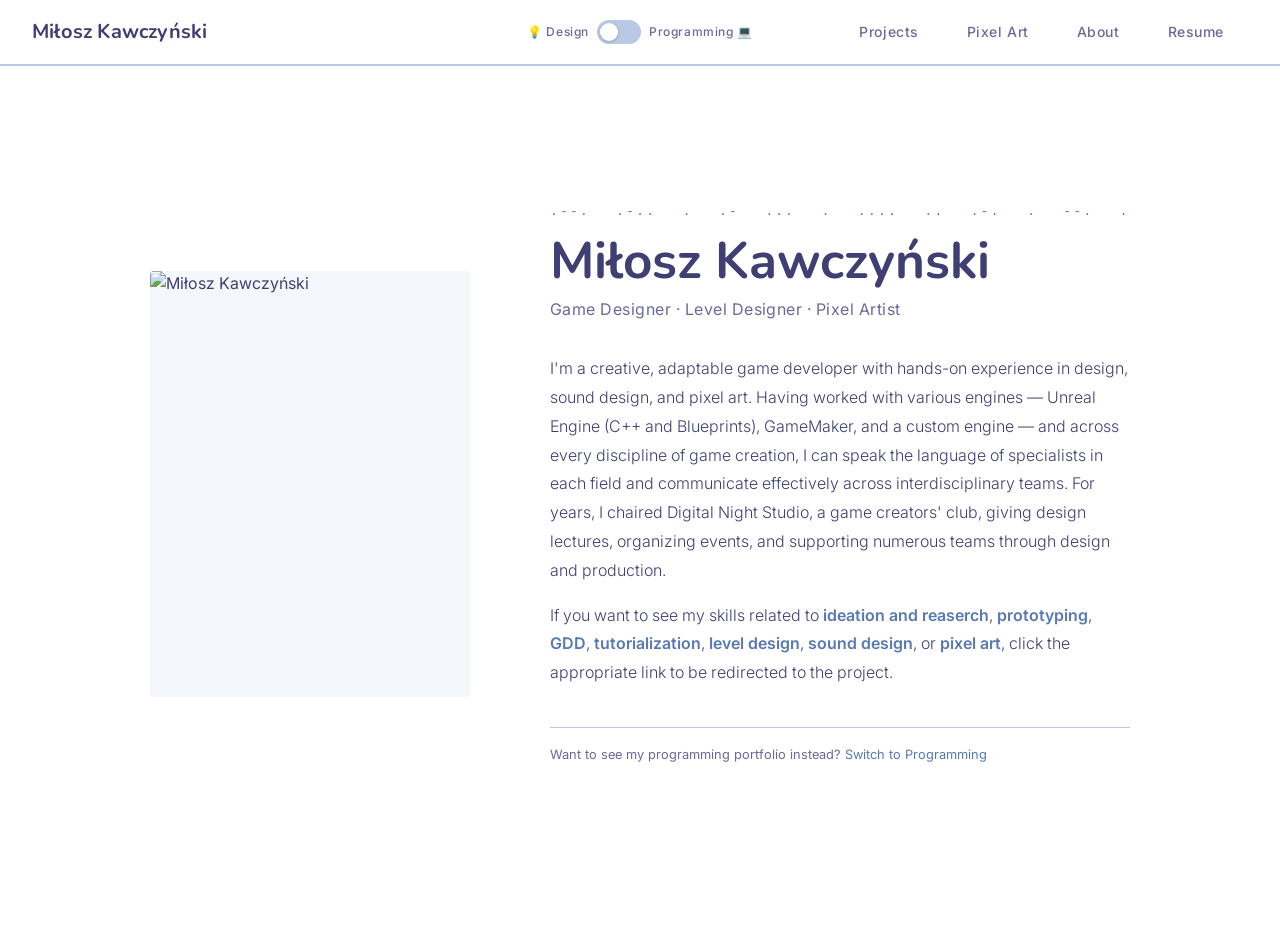
==== about.html @ d51599c0 "About: Add About me site" ====
<!DOCTYPE html>
<html lang="pl">
<head>
  <meta charset="UTF-8" />
  <meta name="viewport" content="width=device-width, initial-scale=1.0" />
  <title>About — Miłosz Kawczyński</title>
  <link rel="preconnect" href="https://fonts.googleapis.com" />
  <link rel="preconnect" href="https://fonts.gstatic.com" crossorigin />
  <link href="https://fonts.googleapis.com/css2?family=Inter:wght@300;400;500;600&family=Nunito:ital,wght@0,700;1,400&display=swap" rel="stylesheet" />
  <link rel="stylesheet" href="style.css" />
  <link rel="stylesheet" href="about.css" />
</head>

<body>
  <script src="header.js"></script>

  <main class="about-main">
    <div class="container">

      <div class="about-variant about-variant--design">
        <div class="about-layout">
          <div class="about-photo-col">
            <div class="about-photo bounce-target">
              <img src="me.png" alt="Miłosz Kawczyński" />
            </div>
          </div>

          <div class="about-text-col">

            <p class="about-eyebrow">
              <span>.--.</span>
              <span>.-..</span>
              <span>.</span>
              <span>.-</span>
              <span>...</span>
              <span>.</span>
              <span>....</span>
              <span>..</span>
              <span>.-.</span>
              <span>.</span>
              <span>--.</span>
              <span>.</span>
            </p>
            <h1 class="about-name">Miłosz Kawczyński</h1>
            <p class="about-role">Game Designer · Level Designer · Pixel Artist</p>

            <div class="about-bio">
              <p>I'm a creative, adaptable game developer with hands-on experience in design, sound design, and pixel art. Having worked with various engines — Unreal Engine (C++ and Blueprints), GameMaker, and a custom engine — and across every discipline of game creation, I can speak the language of specialists in each field and communicate effectively across interdisciplinary teams. For years, I chaired Digital Night Studio, a game creators' club, giving design lectures, organizing events, and supporting numerous teams through design and production.</p>
              <p>If you want to see my skills related to 
                <a href="https://miloszkawczynski.github.io/miloszkawczynskidesign.github.io/projects/connectro/connectro.html" target="_blank">ideation and reaserch</a>, 
                <a href="https://miloszkawczynski.github.io/miloszkawczynskidesign.github.io/projects/guidingLight/guidingLight.html" target="_blank">prototyping</a>, 
                <a href="https://miloszkawczynski.github.io/miloszkawczynskidesign.github.io/projects/honoratka/honoratka.html" target="_blank">GDD</a>, 
                <a href="https://miloszkawczynski.github.io/miloszkawczynskidesign.github.io/projects/tabUlaRasa/tabUlaRasa.html" target="_blank">tutorialization</a>, 
                <a href="https://miloszkawczynski.github.io/miloszkawczynskidesign.github.io/projects/gravityTag/gravityTag.html" target="_blank">level design</a>, 
                <a href="https://miloszkawczynski.github.io/miloszkawczynskidesign.github.io/projects/docinoMitty/docinoMitty.html" target="_blank">sound design</a>, or 
                <a href="https://miloszkawczynski.github.io/miloszkawczynskidesign.github.io/projects/connectro/connectro.html" target="_blank">pixel art</a>, click the appropriate link to be redirected to the project.</p>
            </div>
            <p class="about-switch">
              Want to see my programming portfolio instead?
              <span class="contributions-also__switch" onclick="document.getElementById('modeToggle').click()">
                Switch to Programming
              </span>
            </p>
          </div>
        </div>
      </div>
      <div class="about-variant about-variant--programming">
        <div class="about-layout">
          <div class="about-photo-col">
            <div class="about-photo bounce-target">
              <img src="me.png" alt="Miłosz Kawczyński" />
            </div>
          </div>

          <div class="about-text-col">

            <p class="about-eyebrow">
              <span>.--.</span>
              <span>.-..</span>
              <span>.</span>
              <span>.-</span>
              <span>...</span>
              <span>.</span>
              <span>....</span>
              <span>..</span>
              <span>.-.</span>
              <span>.</span>
              <span>--.</span>
              <span>.</span>
            </p>
            <h1 class="about-name">Miłosz Kawczyński</h1>
            <p class="about-role">Gameplay Programmer · System Programmer · Engine Programmer</p>

            <div class="about-bio">
              <p>I'm an experienced game developer with hands-on experience in Unreal Engine (C++ and Blueprints), GameMaker, and a custom engine built with C++23 and DirectX 11. I'm passionate about writing interesting, complex systems — AI, design tools, map generators, and similar systems. As a head and member of Digital Night Studio, a game creators' club, I built numerous diverse projects across different technologies, including PC, mobile and custom engine, and took part in many game jams.</p>
              <p>If you want to see my skills related to 
                <a href="https://miloszkawczynski.github.io/miloszkawczynskidesign.github.io/projects/guidingLight/guidingLight.html" target="_blank">Engine programming</a>, 
                <a href="https://miloszkawczynski.github.io/miloszkawczynskidesign.github.io/projects/gravityTag/gravityTag.html" target="_blank">Systems programming</a>, 
                <a href="https://miloszkawczynski.github.io/miloszkawczynskidesign.github.io/projects/docinoMitty/docinoMitty.html" target="_blank">Gameplay programming</a> or 
                <a href="https://miloszkawczynski.github.io/miloszkawczynskidesign.github.io/projects/connectro/connectro.html" target="_blank">Tools programming</a>, click the appropriate link to be redirected to the project.</p>
            </div>
            <p class="about-switch">
              Want to see my game design portfolio instead?
              <span class="contributions-also__switch" onclick="document.getElementById('modeToggle').click()">
                Switch to Design
              </span>
            </p>
          </div>
        </div>
      </div>
    </div>
  </main>

  <script src="footer.js"></script>
  <script src="character.js"></script>
</body>
</html>
---- style.css ----
:root {
    --c-white:        #ffffff;
    --c-light:        #b9c9e3;
    --c-mid:          #5879b4;
    --c-dark:         #3f3f74;
    --c-bg:           var(--c-white);
    --c-surface:      #f4f7fc;
    --c-text:         var(--c-dark);
    --c-text-muted:   #6a6a9a;
    --c-accent:       var(--c-mid);
    --font-body:      'Inter', system-ui, sans-serif;
    --font-display:   'Nunito', Georgia, serif;
    --container-w:    1400px;
    --radius:         4px;
  }

  *, *::before, *::after { box-sizing: border-box; margin: 0; padding: 0; }
  html { scroll-behavior: smooth; }

  body {
    background: var(--c-bg);
    color: var(--c-text);
    font-family: var(--font-body);
    font-size: 1rem;
    line-height: 1.6;
    font-weight: 400;
    overflow-x: hidden;
    padding-bottom: 42px;
    transition: background 0.4s ease, color 0.4s ease;
  }

  img, video { display: block; max-width: 100%; height: auto; }
  a { color: inherit; text-decoration: none; }

  .container {
    max-width: var(--container-w);
    margin: 0 auto;
    padding: 0 2rem;
  }

  .header {
    position: sticky;
    top: 0;
    z-index: 100;
    background: var(--c-white);
    border-bottom: 2px solid var(--c-light);
    transition: background 0.4s ease, border-color 0.4s ease;
  }

  .nav {
    display: flex;
    align-items: center;
    justify-content: center;
    height: 64px;
    gap: 2rem;
  }

  .nav__logo {
    flex: 1;
    font-family: var(--font-display);
    font-size: 1.25rem;
    font-weight: 700;
    color: var(--c-dark);
    letter-spacing: 0.01em;
    transition: color 0.4s ease;
  }

  .tabs {
    flex: 1;
    display: flex;
    justify-content: flex-end;
    height: 100%;
  }

  .tab {
    display: flex;
    align-items: center;
    padding: 0 1.5rem;
    font-size: 0.875rem;
    font-weight: 500;
    letter-spacing: 0.04em;
    color: var(--c-text-muted);
    border-bottom: 3px solid transparent;
    height: 100%;
    position: relative;
    top: 2px;
    transition: color 0.2s, border-color 0.2s;
  }

  .tab:hover { color: var(--c-accent); }

  .tab--active {
    color: var(--c-dark);
    border-bottom-color: var(--c-mid);
  }

  .mode-toggle {
    display: flex;
    align-items: center;
    gap: 8px;
    cursor: pointer;
    user-select: none;
  }

  .mode-toggle__label {
    font-size: 0.75rem;
    font-weight: 500;
    letter-spacing: 0.05em;
    color: var(--c-text-muted);
    transition: color 0.3s;
  }

  .mode-toggle__track {
    width: 44px;
    height: 24px;
    border-radius: 12px;
    background: var(--c-light);
    position: relative;
    flex-shrink: 0;
    transition: background 0.3s;
  }

  .mode-toggle__thumb {
    position: absolute;
    top: 3px;
    left: 3px;
    width: 18px;
    height: 18px;
    border-radius: 50%;
    background: var(--c-white);
    box-shadow: 0 1px 3px rgba(0,0,0,0.2);
    transition: transform 0.3s cubic-bezier(0.4, 0, 0.2, 1);
  }

  .section { padding: 3.5rem 0; }

  .section__title {
    font-family: var(--font-display);
    font-size: 2rem;
    font-weight: 700;
    color: var(--c-dark);
    margin-bottom: 2.5rem;
    transition: color 0.4s ease;
  }

  .about {
    background: var(--c-surface);
    border-bottom: 2px solid var(--c-light);
    transition: background 0.4s ease, border-color 0.4s ease;
  }

  .about__inner {
    display: grid;
    grid-template-columns: 280px 1fr;
    gap: 4rem;
    align-items: center;
  }

  .about__photo-wrap { display: flex; justify-content: center; }

  .about__photo {
    width: 240px;
    height: 240px;
  }

  .about__photo img {
    width: 100%;
    height: 100%;
    object-fit: cover;
  }

  .about__eyebrow {
    font-size: 0.8rem;
    letter-spacing: 0.1em;
    text-transform: uppercase;
    color: var(--c-accent);
    margin-bottom: 0.5rem;
  }

  .about__name {
    font-family: var(--font-display);
    font-size: clamp(2rem, 4vw, 3rem);
    font-weight: 700;
    color: var(--c-dark);
    line-height: 1.1;
    margin-bottom: 0.25rem;
    transition: color 0.4s ease;
  }

  .about__role {
    font-size: 1rem;
    color: var(--c-text-muted);
    margin-bottom: 1.25rem;
    letter-spacing: 0.03em;
  }

  .about__bio {
    color: var(--c-text);
    max-width: 52ch;
    margin-bottom: 2rem;
    line-height: 1.8;
    font-weight: 300;
    transition: color 0.4s ease;
  }

  .about__links { display: flex; gap: 1rem; flex-wrap: wrap; }

  .btn {
    display: inline-block;
    padding: 10px 24px;
    font-size: 0.875rem;
    font-weight: 500;
    letter-spacing: 0.04em;
    border-radius: var(--radius);
    cursor: pointer;
    transition: background 0.2s, color 0.2s, border-color 0.2s;
  }

  .btn--primary {
    background: var(--c-mid);
    color: var(--c-white);
    border: 2px solid var(--c-mid);
  }

  .btn--primary:hover {
    background: var(--c-dark);
    border-color: var(--c-dark);
  }

  .btn--ghost {
    background: transparent;
    color: var(--c-mid);
    border: 2px solid var(--c-mid);
    transition: background 0.2s, color 0.2s, border-color 0.4s ease;
  }

  .btn--ghost:hover {
    background: var(--c-mid);
    color: var(--c-white);
  }

  .projects {
    background: var(--c-white);
    transition: background 0.4s ease;
  }

  .grid {
    grid-template-columns: repeat(3, 1fr);
    gap: 1.25rem;
    align-items: stretch;
  }

  .grid--design,
  .grid--programming {
    display: grid;
    transition: opacity 0.35s ease;
  }

  .grid--programming {
    display: none;
    opacity: 0;
  }

  .grid--design { opacity: 1; }

  .grid--blog {
    grid-template-columns: repeat(4, 1fr);
    gap: 1rem;
  }

  body:not(.mode--programming) #blog-section-programming { display: none !important; }
  body.mode--programming        #blog-section-design      { display: none !important; }

  .card-wrap {
    border-radius: var(--radius);
    height: 100%;
    display: block;
    text-decoration: none;
    color: inherit;
  }

  .card-wrap:hover .card {
    transform: translateY(-6px);
    box-shadow: 0 12px 32px rgba(63, 63, 116, 0.18);
  }

  .card {
    background: var(--c-surface);
    border: 1px solid #a0b5d4;
    border-radius: var(--radius);
    overflow: hidden;
    display: flex;
    flex-direction: column;
    height: 100%;
    transition: box-shadow 0.25s ease, background 0.4s ease, border-color 0.4s ease, transform 0.25s ease;
  }

  .card__thumb {
    width: 100%;
    aspect-ratio: 16 / 9;
    overflow: hidden;
    flex-shrink: 0;
  }

  .card__thumb img {
    width: 100%;
    height: 100%;
    object-fit: cover;
  }

  .card__thumb-placeholder {
    width: 100%;
    height: 100%;
    background: var(--c-light);
    display: flex;
    align-items: center;
    justify-content: center;
    color: var(--c-mid);
    font-size: 0.75rem;
    letter-spacing: 0.08em;
    text-transform: uppercase;
    transition: background 0.4s ease, color 0.4s ease;
  }

  .card__meta-row {
    padding: 0.75rem 1rem 0;
    display: flex;
    align-items: center;
    flex-wrap: wrap;
    gap: 5px;
    flex-shrink: 0;
  }

  .card__types {
    display: flex;
    flex-wrap: wrap;
    gap: 4px;
    flex: 1;
  }

  .card__type {
    font-size: 0.65rem;
    font-weight: 600;
    letter-spacing: 0.06em;
    text-transform: uppercase;
    padding: 3px 7px;
    border-radius: 3px;
  }

  .card__type--indie-game  { background: #372857; color: #e39dff; }
  .card__type--game-jam    { background: #812d2d; color: #fac28d; }
  .card__type--art         { background: #2a4a1a; color: #a0d890; }
  .card__type--engine      { background: #27475c; color: #a0e1ff; }
  .card__type--blog-post   { background: #7e5400; color: #ffefa6; }
  .card__type--mobile-game { background: #851162; color: #ffa8bb; }
  .card__type--vr-game     { background: #851162; color: #ffa8bb; }
  .card__type--board-game  { background: #851162; color: #ffa8bb; }

  .card__event {
    font-size: 0.65rem;
    font-weight: 500;
    letter-spacing: 0.04em;
    white-space: nowrap;
  }

  .card__event--in-production { color: #2a7a3a; }
  .card__event--released      { color: #2a4a9a; }
  .card__event--jam           { color: #bd7a3b; }
  .card__event--abandoned     { color: #b31e36; }

  .card__body {
    padding: 0.6rem 1rem 0;
    flex: 1;
    display: flex;
    flex-direction: column;
  }

  .card__title {
    font-family: var(--font-display);
    font-size: 1rem;
    font-weight: 700;
    color: var(--c-dark);
    margin-bottom: 4px;
    line-height: 1.3;
    transition: color 0.4s ease;
  }

  .card__desc {
    font-size: 0.875rem;
    color: var(--c-text-muted);
    line-height: 1.6;
    font-weight: 300;
    display: -webkit-box;
    -webkit-line-clamp: 3;
    -webkit-box-orient: vertical;
    overflow: hidden;
    margin-bottom: 0.75rem;
    transition: color 0.4s ease;
  }

  .card__tags {
    display: flex;
    flex-wrap: nowrap;
    gap: 5px;
    margin-top: auto;
    padding-bottom: 0.75rem;
    overflow: hidden;
  }

  .card__tag {
    font-size: 0.7rem;
    font-weight: 500;
    padding: 3px 8px;
    border-radius: 3px;
    letter-spacing: 0.04em;
    white-space: nowrap;
    flex-shrink: 0;
  }

  .card__tag--game-design          { background: #c3da8f; color: #42521c; }
  .card__tag--level-design         { background: #c3da8f; color: #42521c; }
  .card__tag--sound-design         { background: #c3da8f; color: #42521c; }
  .card__tag--pixelart             { background: #c3da8f; color: #42521c; }
  .card__tag--gameplay-programming { background: #7ca0cf; color: #122d3f; }
  .card__tag--engine-programming   { background: #7ca0cf; color: #122d3f; }
  .card__tag--systems-programming  { background: #7ca0cf; color: #122d3f; }

  .card__footer {
    border-top: 1px solid var(--c-light);
    padding: 0.75rem 1rem;
    display: flex;
    align-items: center;
    justify-content: space-between;
    font-size: 0.75rem;
    color: var(--c-text-muted);
    flex-shrink: 0;
    transition: border-color 0.4s ease, color 0.4s ease;
  }

  .card__meta-item {
    display: flex;
    align-items: center;
    gap: 4px;
  }

  .card-wrap--blog .card__title    { font-size: 0.9rem; }
  .card-wrap--blog .card__desc     { -webkit-line-clamp: 2; font-size: 0.8rem; }
  .card-wrap--blog .card__thumb    { aspect-ratio: 16 / 7; }
  .card-wrap--blog .card__body     { padding: 0.5rem 0.85rem 0; }
  .card-wrap--blog .card__tags     { padding-bottom: 0.6rem; }
  .card-wrap--blog .card__meta-row { padding: 0.5rem 0.85rem 0; }

  .footer {
    position: fixed;
    bottom: 0;
    left: 0;
    right: 0;
    z-index: 50;
    background: var(--c-dark);
    padding: 0.75rem 0;
    font-size: 0.8rem;
  }

  .footer__inner {
    display: flex;
    align-items: center;
    justify-content: space-between;
  }

  .footer__name {
    color: rgb(255, 255, 255);
    font-weight: 500;
  }

  .footer__links {
    display: flex;
    gap: 1.5rem;
  }

  .footer__link {
    color: rgb(255, 255, 255);
    display: flex;
    align-items: center;
    gap: 6px;
    transition: color 0.2s;
  }

  .footer__link:hover { color: var(--c-light); }

  @keyframes shake {
    0%   { transform: translate(0, 0) rotate(0deg); }
    15%  { transform: translate(-5px, -3px) rotate(-1.5deg); }
    30%  { transform: translate(4px, 2px) rotate(1deg); }
    45%  { transform: translate(-3px, 4px) rotate(-0.8deg); }
    60%  { transform: translate(5px, -2px) rotate(1.2deg); }
    75%  { transform: translate(-2px, 3px) rotate(-0.5deg); }
    90%  { transform: translate(2px, -1px) rotate(0.3deg); }
    100% { transform: translate(0, 0) rotate(0deg); }
  }

  .is-shaking { animation: shake 0.38s ease-out both; }

  body.mode--programming {
    --c-bg:        #0f0f1a;
    --c-surface:   #16162a;
    --c-text:      #e0e0f0;
    --c-text-muted:#8888aa;
    background: var(--c-bg);
    color: var(--c-text);
  }

  body.mode--programming .mode-toggle__track         { background: var(--c-dark); }
  body.mode--programming .mode-toggle__thumb         { transform: translateX(20px); }
  body.mode--programming .mode-toggle__label:last-child  { color: var(--c-light); }
  body.mode--programming .mode-toggle__label:first-child { color: var(--c-text-muted); }

  body.mode--programming .header                     { background: #16162a; border-bottom-color: #2a2a4a; }
  body.mode--programming .nav__logo                  { color: var(--c-light); }
  body.mode--programming .tab                        { color: #8888aa; }
  body.mode--programming .tab--active                { color: var(--c-light); border-bottom-color: var(--c-mid); }
  body.mode--programming .tab:hover                  { color: var(--c-light); }

  body.mode--programming .about                      { background: #16162a; border-bottom-color: #2a2a4a; }
  body.mode--programming .about__name                { color: var(--c-light); }
  body.mode--programming .about__bio                 { color: #8888aa; }

  body.mode--programming .projects                   { background: var(--c-bg); }
  body.mode--programming .section__title             { color: var(--c-light); }

  body.mode--programming .card                       { background: #16162a; border-color: #2a2a4a; }
  body.mode--programming .card__title                { color: var(--c-light); }
  body.mode--programming .card__desc                 { color: #8888aa; }
  body.mode--programming .card__footer               { border-top-color: #2a2a4a; color: #8888aa; }
  body.mode--programming .card__thumb-placeholder    { background: #2a2a4a; color: var(--c-mid); }
  body.mode--programming .card__event--in-production { color: #4aaa5a; }
  body.mode--programming .card__event--released      { color: #6a8aee; }
  body.mode--programming .card__event--abandoned     { color: #ee6a80; }

  body.mode--programming .card-wrap:hover .card      { box-shadow: 0 12px 32px rgba(90, 90, 180, 0.35); }

  body.mode--programming .btn--ghost                 { color: var(--c-light); border-color: var(--c-light); }

  body.mode--programming .footer                     { background: #2a2a4a; }
  body.mode--programming .footer__name               { color: #b9c9e3; }
  body.mode--programming .footer__link               { color: #b9c9e3; }
  body.mode--programming .footer__link:hover         { color: #ffffff; }

  @media (max-width: 720px) {
    .about__inner       { grid-template-columns: 1fr; gap: 2rem; text-align: center; }
    .about__photo       { width: 180px; height: 180px; margin: 0 auto; }
    .about__bio         { margin: 0 auto 2rem; }
    .about__links       { justify-content: center; }
    .grid               { grid-template-columns: 1fr; }
    .tab                { padding: 0 1rem; font-size: 0.8rem; }
    .nav__logo          { font-size: 1rem; }
    .mode-toggle        { margin-left: 1rem; }
    .mode-toggle__label { display: none; }
  }

  :focus-visible { outline: 2px solid var(--c-mid); outline-offset: 3px; }

  .ragdoll-btn {
  background: var(--c-surface);
  border: 1.5px solid var(--c-light);
  border-radius: var(--radius);
  padding: 4px 10px;
  cursor: pointer;
  font-size: 0.75rem;
  font-weight: 500;
  color: var(--c-text-muted);
  letter-spacing: 0.04em;
  font-family: var(--font-body);
  transition: background 0.2s, color 0.2s, opacity 0.2s;
  white-space: nowrap;
}

.ragdoll-btn:hover { color: var(--c-dark); }

.ragdoll-btn--off { opacity: 0.4; }

body.mode--programming .ragdoll-btn {
  background: #2a2a4a;
  border-color: #3a3a6a;
  color: #8888aa;
}

body.mode--programming .ragdoll-btn:hover { color: var(--c-light); }

  @media (prefers-reduced-motion: reduce) {
    *, *::before, *::after { transition: none !important; animation: none !important; }
    html { scroll-behavior: auto; }
  }
---- about.css ----
.about-main {
  padding: 5rem 0;
  min-height: calc(100vh - 64px);
  display: flex;
  align-items: center;
}

.about-variant {
  width: 100%;
}

.about-variant--programming {
  display: none;
}

body.mode--programming .about-variant--design {
  display: none;
}

body.mode--programming .about-variant--programming {
  display: block;
}

.about-layout {
  display: grid;
  grid-template-columns: 320px 1fr;
  gap: 5rem;
  align-items: center;
}

.about-photo-col {
  display: flex;
  justify-content: center;
}

.about-photo {
  width: 100%;
  aspect-ratio: 3 / 4;
  overflow: hidden;
  border-radius: var(--radius);
  background: var(--c-surface);
}

.about-photo img {
  width: 100%;
  height: 100%;
  object-fit: cover;
  object-position: top;
  display: block;
}

.about-eyebrow {
  font-size: 0.8rem;
  letter-spacing: 0.1em;
  text-transform: uppercase;
  color: var(--c-accent);
  margin-bottom: 0.5rem;
}

.about-name {
  font-family: var(--font-display);
  font-size: clamp(2.5rem, 4vw, 4rem);
  font-weight: 700;
  color: var(--c-dark);
  line-height: 1.05;
  margin-bottom: 0.5rem;
  transition: color 0.4s ease;
}

.about-role {
  font-size: 1rem;
  color: var(--c-text-muted);
  margin-bottom: 2rem;
  letter-spacing: 0.03em;
}

.about-bio {
  margin-bottom: 2.5rem;
}

.about-bio p {
  font-size: 1rem;
  color: var(--c-text);
  line-height: 1.8;
  font-weight: 300;
  margin-bottom: 1rem;
  max-width: 58ch;
  transition: color 0.4s ease;
}

.about-links {
  display: flex;
  gap: 1rem;
  flex-wrap: wrap;
}

body.mode--programming .about-name { color: var(--c-light); }
body.mode--programming .about-bio p { color: #c0c0d8; }

@media (max-width: 800px) {
  .about-layout {
    grid-template-columns: 1fr;
    gap: 2.5rem;
  }

  .about-photo {
    width: 220px;
    aspect-ratio: 3 / 4;
    margin: 0 auto;
  }

  .about-name { text-align: center; }
  .about-eyebrow, .about-role { text-align: center; }
  .about-links { justify-content: center; }
}

.about-eyebrow {
  display: flex;
  justify-content: space-between;
  align-items: center;
  width: 100%;
  font-family: monospace;
  font-size: 0.8rem;
  letter-spacing: 0.18em;
  white-space: nowrap;
  color: var(--c-accent);
  margin-bottom: 0.75rem;
}

.about-bio p > a {
    font-weight: 600;
    color: var(--c-mid);
    border-bottom: none;
    transition: color .2s ease;
}

.about-bio p > a:hover {
    color: var(--c-dark);
}

body.mode--programming .about-bio p > a {
    color: var(--c-mid);
}

body.mode--programming .about-bio p > a:hover {
    color: var(--c-light);
}

.about-switch {
  margin-top: 1.5rem;
  padding-top: 1rem;
  border-top: 1px solid var(--c-light);
  font-size: .8rem;
  color: var(--c-text-muted);
  line-height: 1.7;
  transition: border-color .4s ease, color .4s ease;
}

.about-switch .contributions-also__switch {
  color: var(--c-accent);
  cursor: pointer;
  border-bottom: 1px solid transparent;
  transition: border-color .2s;
}

.about-switch .contributions-also__switch:hover {
  border-bottom-color: var(--c-accent);
}

body.mode--programming .about-switch {
  border-top-color: #2a2a4a;
  color: #8888aa;
}
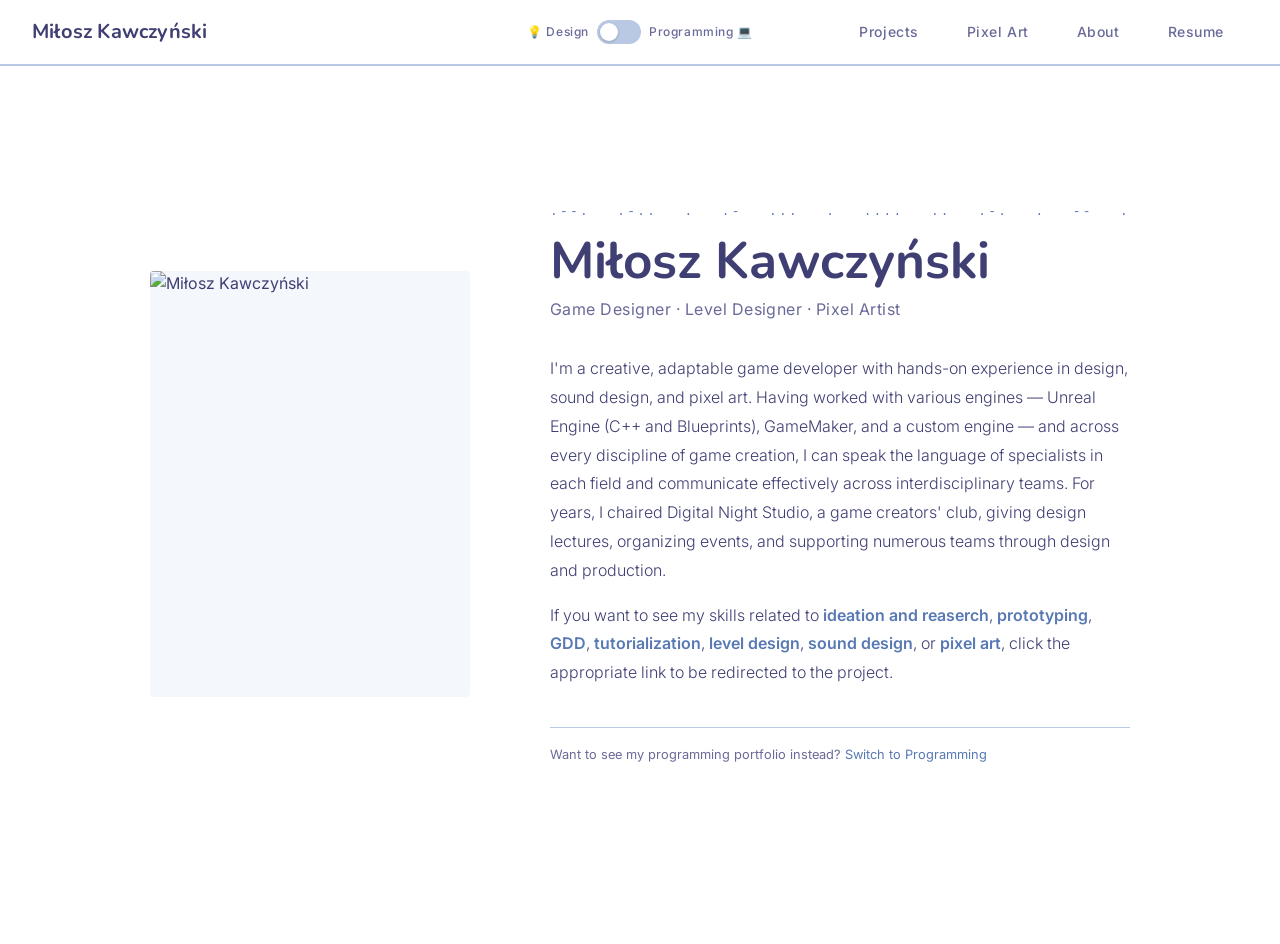
==== commit 89cb4f1a: "About: Correct morse code" ====
--- a/about.html
+++ b/about.html
@@ -38,7 +38,7 @@
               <span>..</span>
               <span>.-.</span>
               <span>.</span>
-              <span>--.</span>
+              <span>--</span>
               <span>.</span>
             </p>
             <h1 class="about-name">Miłosz Kawczyński</h1>
@@ -85,7 +85,7 @@
               <span>..</span>
               <span>.-.</span>
               <span>.</span>
-              <span>--.</span>
+              <span>--</span>
               <span>.</span>
             </p>
             <h1 class="about-name">Miłosz Kawczyński</h1>
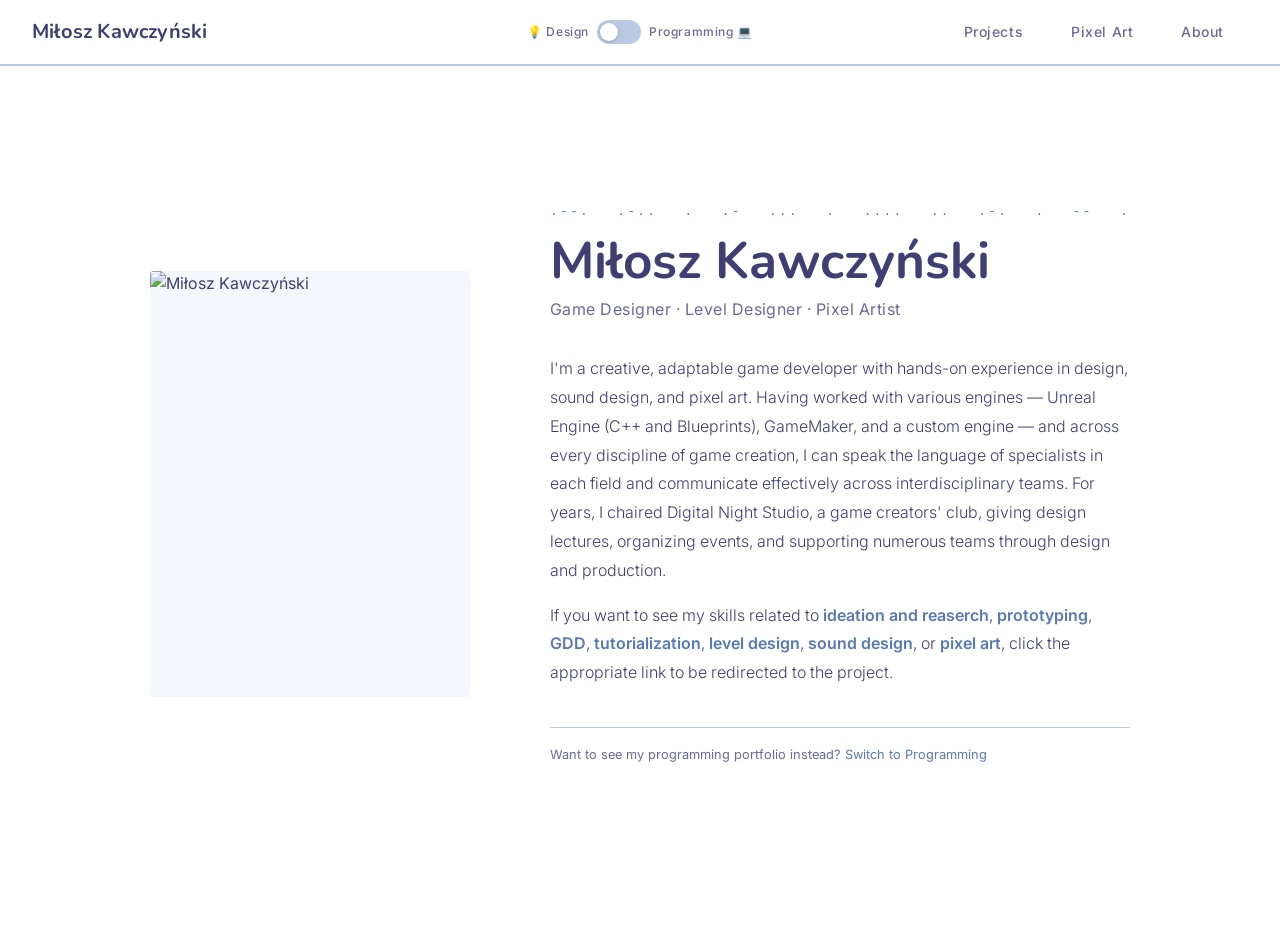
==== commit a503a3d5: "About: Open links from about me in dedicated mode" ====
--- a/about.html
+++ b/about.html
@@ -1,5 +1,5 @@
 <!DOCTYPE html>
-<html lang="pl">
+<html lang="en">
 <head>
   <meta charset="UTF-8" />
   <meta name="viewport" content="width=device-width, initial-scale=1.0" />
@@ -47,13 +47,13 @@
             <div class="about-bio">
               <p>I'm a creative, adaptable game developer with hands-on experience in design, sound design, and pixel art. Having worked with various engines — Unreal Engine (C++ and Blueprints), GameMaker, and a custom engine — and across every discipline of game creation, I can speak the language of specialists in each field and communicate effectively across interdisciplinary teams. For years, I chaired Digital Night Studio, a game creators' club, giving design lectures, organizing events, and supporting numerous teams through design and production.</p>
               <p>If you want to see my skills related to 
-                <a href="https://miloszkawczynski.github.io/miloszkawczynskidesign.github.io/projects/connectro/connectro.html" target="_blank">ideation and reaserch</a>, 
-                <a href="https://miloszkawczynski.github.io/miloszkawczynskidesign.github.io/projects/guidingLight/guidingLight.html" target="_blank">prototyping</a>, 
-                <a href="https://miloszkawczynski.github.io/miloszkawczynskidesign.github.io/projects/honoratka/honoratka.html" target="_blank">GDD</a>, 
-                <a href="https://miloszkawczynski.github.io/miloszkawczynskidesign.github.io/projects/tabUlaRasa/tabUlaRasa.html" target="_blank">tutorialization</a>, 
-                <a href="https://miloszkawczynski.github.io/miloszkawczynskidesign.github.io/projects/gravityTag/gravityTag.html" target="_blank">level design</a>, 
-                <a href="https://miloszkawczynski.github.io/miloszkawczynskidesign.github.io/projects/docinoMitty/docinoMitty.html" target="_blank">sound design</a>, or 
-                <a href="https://miloszkawczynski.github.io/miloszkawczynskidesign.github.io/projects/connectro/connectro.html" target="_blank">pixel art</a>, click the appropriate link to be redirected to the project.</p>
+                <a href="https://miloszkawczynski.github.io/miloszkawczynskidesign.github.io/projects/connectro/connectro.html?mode=design" target="_blank">ideation and reaserch</a>, 
+                <a href="https://miloszkawczynski.github.io/miloszkawczynskidesign.github.io/projects/guidingLight/guidingLight.html?mode=design" target="_blank">prototyping</a>, 
+                <a href="https://miloszkawczynski.github.io/miloszkawczynskidesign.github.io/projects/honoratka/honoratka.html?mode=design" target="_blank">GDD</a>, 
+                <a href="https://miloszkawczynski.github.io/miloszkawczynskidesign.github.io/projects/tabUlaRasa/tabUlaRasa.html?mode=design" target="_blank">tutorialization</a>, 
+                <a href="https://miloszkawczynski.github.io/miloszkawczynskidesign.github.io/projects/gravityTag/gravityTag.html?mode=design" target="_blank">level design</a>, 
+                <a href="https://miloszkawczynski.github.io/miloszkawczynskidesign.github.io/projects/docinoMitty/docinoMitty.html?mode=design" target="_blank">sound design</a>, or 
+                <a href="https://miloszkawczynski.github.io/miloszkawczynskidesign.github.io/projects/connectro/connectro.html?mode=design" target="_blank">pixel art</a>, click the appropriate link to be redirected to the project.</p>
             </div>
             <p class="about-switch">
               Want to see my programming portfolio instead?
@@ -94,10 +94,10 @@
             <div class="about-bio">
               <p>I'm an experienced game developer with hands-on experience in Unreal Engine (C++ and Blueprints), GameMaker, and a custom engine built with C++23 and DirectX 11. I'm passionate about writing interesting, complex systems — AI, design tools, map generators, and similar systems. As a head and member of Digital Night Studio, a game creators' club, I built numerous diverse projects across different technologies, including PC, mobile and custom engine, and took part in many game jams.</p>
               <p>If you want to see my skills related to 
-                <a href="https://miloszkawczynski.github.io/miloszkawczynskidesign.github.io/projects/guidingLight/guidingLight.html" target="_blank">Engine programming</a>, 
-                <a href="https://miloszkawczynski.github.io/miloszkawczynskidesign.github.io/projects/gravityTag/gravityTag.html" target="_blank">Systems programming</a>, 
-                <a href="https://miloszkawczynski.github.io/miloszkawczynskidesign.github.io/projects/docinoMitty/docinoMitty.html" target="_blank">Gameplay programming</a> or 
-                <a href="https://miloszkawczynski.github.io/miloszkawczynskidesign.github.io/projects/connectro/connectro.html" target="_blank">Tools programming</a>, click the appropriate link to be redirected to the project.</p>
+                <a href="https://miloszkawczynski.github.io/miloszkawczynskidesign.github.io/projects/guidingLight/guidingLight.html?mode=programming" target="_blank">Engine programming</a>, 
+                <a href="https://miloszkawczynski.github.io/miloszkawczynskidesign.github.io/projects/gravityTag/gravityTag.html?mode=programming" target="_blank">Systems programming</a>, 
+                <a href="https://miloszkawczynski.github.io/miloszkawczynskidesign.github.io/projects/docinoMitty/docinoMitty.html?mode=programming" target="_blank">Gameplay programming</a> or 
+                <a href="https://miloszkawczynski.github.io/miloszkawczynskidesign.github.io/projects/connectro/connectro.html?mode=programming" target="_blank">Tools programming</a>, click the appropriate link to be redirected to the project.</p>
             </div>
             <p class="about-switch">
               Want to see my game design portfolio instead?
--- a/style.css
+++ b/style.css
@@ -143,102 +143,6 @@
     transition: color 0.4s ease;
   }
 
-  .about {
-    background: var(--c-surface);
-    border-bottom: 2px solid var(--c-light);
-    transition: background 0.4s ease, border-color 0.4s ease;
-  }
-
-  .about__inner {
-    display: grid;
-    grid-template-columns: 280px 1fr;
-    gap: 4rem;
-    align-items: center;
-  }
-
-  .about__photo-wrap { display: flex; justify-content: center; }
-
-  .about__photo {
-    width: 240px;
-    height: 240px;
-  }
-
-  .about__photo img {
-    width: 100%;
-    height: 100%;
-    object-fit: cover;
-  }
-
-  .about__eyebrow {
-    font-size: 0.8rem;
-    letter-spacing: 0.1em;
-    text-transform: uppercase;
-    color: var(--c-accent);
-    margin-bottom: 0.5rem;
-  }
-
-  .about__name {
-    font-family: var(--font-display);
-    font-size: clamp(2rem, 4vw, 3rem);
-    font-weight: 700;
-    color: var(--c-dark);
-    line-height: 1.1;
-    margin-bottom: 0.25rem;
-    transition: color 0.4s ease;
-  }
-
-  .about__role {
-    font-size: 1rem;
-    color: var(--c-text-muted);
-    margin-bottom: 1.25rem;
-    letter-spacing: 0.03em;
-  }
-
-  .about__bio {
-    color: var(--c-text);
-    max-width: 52ch;
-    margin-bottom: 2rem;
-    line-height: 1.8;
-    font-weight: 300;
-    transition: color 0.4s ease;
-  }
-
-  .about__links { display: flex; gap: 1rem; flex-wrap: wrap; }
-
-  .btn {
-    display: inline-block;
-    padding: 10px 24px;
-    font-size: 0.875rem;
-    font-weight: 500;
-    letter-spacing: 0.04em;
-    border-radius: var(--radius);
-    cursor: pointer;
-    transition: background 0.2s, color 0.2s, border-color 0.2s;
-  }
-
-  .btn--primary {
-    background: var(--c-mid);
-    color: var(--c-white);
-    border: 2px solid var(--c-mid);
-  }
-
-  .btn--primary:hover {
-    background: var(--c-dark);
-    border-color: var(--c-dark);
-  }
-
-  .btn--ghost {
-    background: transparent;
-    color: var(--c-mid);
-    border: 2px solid var(--c-mid);
-    transition: background 0.2s, color 0.2s, border-color 0.4s ease;
-  }
-
-  .btn--ghost:hover {
-    background: var(--c-mid);
-    color: var(--c-white);
-  }
-
   .projects {
     background: var(--c-white);
     transition: background 0.4s ease;
@@ -520,10 +424,6 @@
   body.mode--programming .tab--active                { color: var(--c-light); border-bottom-color: var(--c-mid); }
   body.mode--programming .tab:hover                  { color: var(--c-light); }
 
-  body.mode--programming .about                      { background: #16162a; border-bottom-color: #2a2a4a; }
-  body.mode--programming .about__name                { color: var(--c-light); }
-  body.mode--programming .about__bio                 { color: #8888aa; }
-
   body.mode--programming .projects                   { background: var(--c-bg); }
   body.mode--programming .section__title             { color: var(--c-light); }
 
@@ -538,18 +438,12 @@
 
   body.mode--programming .card-wrap:hover .card      { box-shadow: 0 12px 32px rgba(90, 90, 180, 0.35); }
 
-  body.mode--programming .btn--ghost                 { color: var(--c-light); border-color: var(--c-light); }
-
   body.mode--programming .footer                     { background: #2a2a4a; }
   body.mode--programming .footer__name               { color: #b9c9e3; }
   body.mode--programming .footer__link               { color: #b9c9e3; }
   body.mode--programming .footer__link:hover         { color: #ffffff; }
 
   @media (max-width: 720px) {
-    .about__inner       { grid-template-columns: 1fr; gap: 2rem; text-align: center; }
-    .about__photo       { width: 180px; height: 180px; margin: 0 auto; }
-    .about__bio         { margin: 0 auto 2rem; }
-    .about__links       { justify-content: center; }
     .grid               { grid-template-columns: 1fr; }
     .tab                { padding: 0 1rem; font-size: 0.8rem; }
     .nav__logo          { font-size: 1rem; }
--- a/about.css
+++ b/about.css
@@ -47,14 +47,6 @@
   object-fit: cover;
   object-position: top;
   display: block;
-}
-
-.about-eyebrow {
-  font-size: 0.8rem;
-  letter-spacing: 0.1em;
-  text-transform: uppercase;
-  color: var(--c-accent);
-  margin-bottom: 0.5rem;
 }
 
 .about-name {
@@ -115,6 +107,8 @@
 }
 
 .about-eyebrow {
+
+  text-transform: uppercase;
   display: flex;
   justify-content: space-between;
   align-items: center;
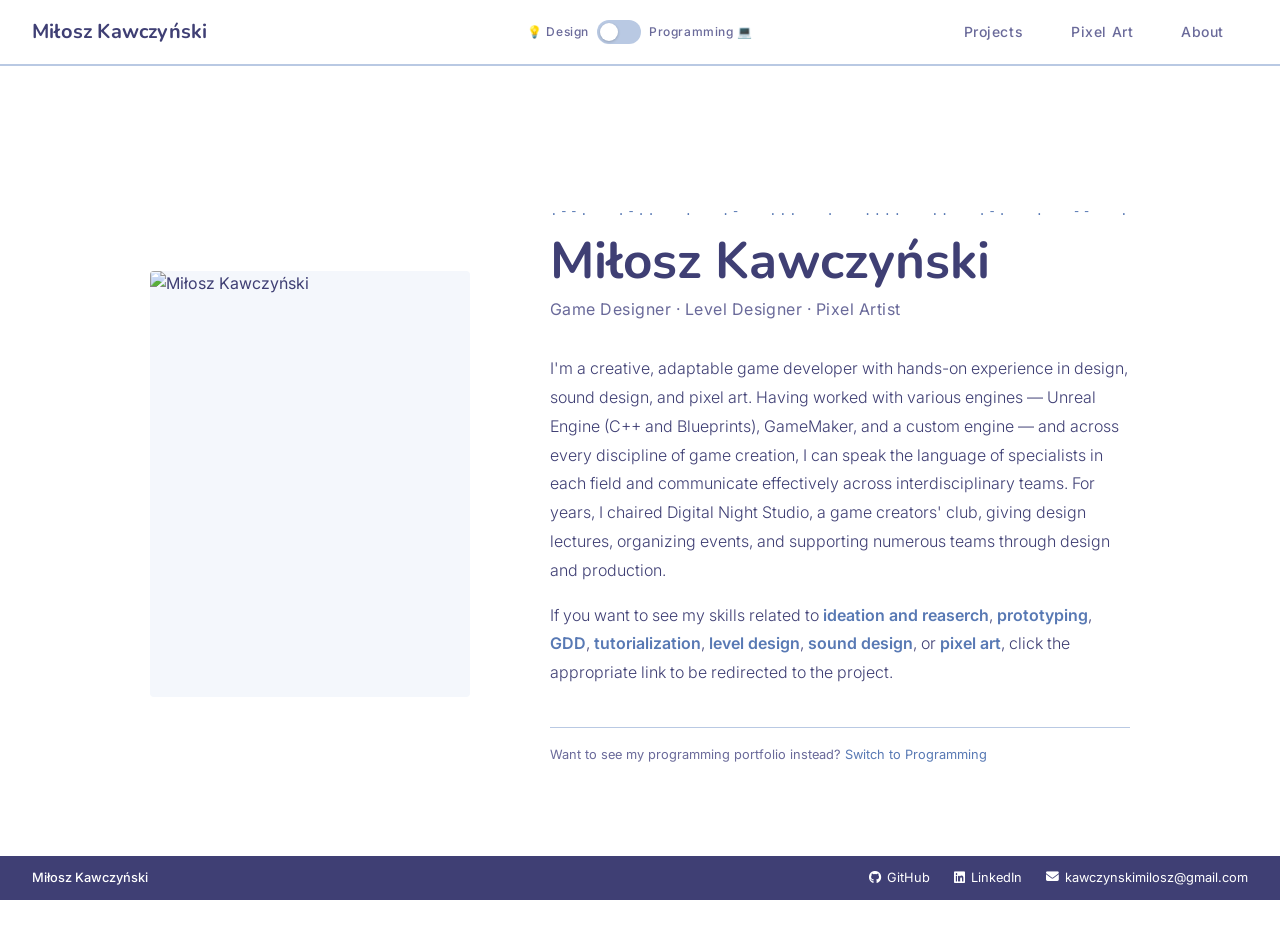
==== commit a61dfdbe: "Footer+Style: Make site a little bit more responsive" ====
--- a/about.html
+++ b/about.html
@@ -7,6 +7,7 @@
   <link rel="preconnect" href="https://fonts.googleapis.com" />
   <link rel="preconnect" href="https://fonts.gstatic.com" crossorigin />
   <link href="https://fonts.googleapis.com/css2?family=Inter:wght@300;400;500;600&family=Nunito:ital,wght@0,700;1,400&display=swap" rel="stylesheet" />
+  <link rel="stylesheet" href="https://cdnjs.cloudflare.com/ajax/libs/font-awesome/6.5.0/css/all.min.css" />
   <link rel="stylesheet" href="style.css" />
   <link rel="stylesheet" href="about.css" />
 </head>
@@ -47,13 +48,13 @@
             <div class="about-bio">
               <p>I'm a creative, adaptable game developer with hands-on experience in design, sound design, and pixel art. Having worked with various engines — Unreal Engine (C++ and Blueprints), GameMaker, and a custom engine — and across every discipline of game creation, I can speak the language of specialists in each field and communicate effectively across interdisciplinary teams. For years, I chaired Digital Night Studio, a game creators' club, giving design lectures, organizing events, and supporting numerous teams through design and production.</p>
               <p>If you want to see my skills related to 
-                <a href="https://miloszkawczynski.github.io/miloszkawczynskidesign.github.io/projects/connectro/connectro.html?mode=design" target="_blank">ideation and reaserch</a>, 
-                <a href="https://miloszkawczynski.github.io/miloszkawczynskidesign.github.io/projects/guidingLight/guidingLight.html?mode=design" target="_blank">prototyping</a>, 
-                <a href="https://miloszkawczynski.github.io/miloszkawczynskidesign.github.io/projects/honoratka/honoratka.html?mode=design" target="_blank">GDD</a>, 
-                <a href="https://miloszkawczynski.github.io/miloszkawczynskidesign.github.io/projects/tabUlaRasa/tabUlaRasa.html?mode=design" target="_blank">tutorialization</a>, 
-                <a href="https://miloszkawczynski.github.io/miloszkawczynskidesign.github.io/projects/gravityTag/gravityTag.html?mode=design" target="_blank">level design</a>, 
-                <a href="https://miloszkawczynski.github.io/miloszkawczynskidesign.github.io/projects/docinoMitty/docinoMitty.html?mode=design" target="_blank">sound design</a>, or 
-                <a href="https://miloszkawczynski.github.io/miloszkawczynskidesign.github.io/projects/connectro/connectro.html?mode=design" target="_blank">pixel art</a>, click the appropriate link to be redirected to the project.</p>
+                <a href="https://miloszkawczynski.github.io/MiloszKawczynski/projects/connectro/connectro.html?mode=design" target="_blank">ideation and reaserch</a>, 
+                <a href="https://miloszkawczynski.github.io/MiloszKawczynski/projects/guidingLight/guidingLight.html?mode=design" target="_blank">prototyping</a>, 
+                <a href="https://miloszkawczynski.github.io/MiloszKawczynski/projects/honoratka/honoratka.html?mode=design" target="_blank">GDD</a>, 
+                <a href="https://miloszkawczynski.github.io/MiloszKawczynski/projects/tabUlaRasa/tabUlaRasa.html?mode=design" target="_blank">tutorialization</a>, 
+                <a href="https://miloszkawczynski.github.io/MiloszKawczynski/projects/gravityTag/gravityTag.html?mode=design" target="_blank">level design</a>, 
+                <a href="https://miloszkawczynski.github.io/MiloszKawczynski/projects/docinoMitty/docinoMitty.html?mode=design" target="_blank">sound design</a>, or 
+                <a href="https://miloszkawczynski.github.io/MiloszKawczynski/projects/connectro/connectro.html?mode=design" target="_blank">pixel art</a>, click the appropriate link to be redirected to the project.</p>
             </div>
             <p class="about-switch">
               Want to see my programming portfolio instead?
@@ -94,10 +95,10 @@
             <div class="about-bio">
               <p>I'm an experienced game developer with hands-on experience in Unreal Engine (C++ and Blueprints), GameMaker, and a custom engine built with C++23 and DirectX 11. I'm passionate about writing interesting, complex systems — AI, design tools, map generators, and similar systems. As a head and member of Digital Night Studio, a game creators' club, I built numerous diverse projects across different technologies, including PC, mobile and custom engine, and took part in many game jams.</p>
               <p>If you want to see my skills related to 
-                <a href="https://miloszkawczynski.github.io/miloszkawczynskidesign.github.io/projects/guidingLight/guidingLight.html?mode=programming" target="_blank">Engine programming</a>, 
-                <a href="https://miloszkawczynski.github.io/miloszkawczynskidesign.github.io/projects/gravityTag/gravityTag.html?mode=programming" target="_blank">Systems programming</a>, 
-                <a href="https://miloszkawczynski.github.io/miloszkawczynskidesign.github.io/projects/docinoMitty/docinoMitty.html?mode=programming" target="_blank">Gameplay programming</a> or 
-                <a href="https://miloszkawczynski.github.io/miloszkawczynskidesign.github.io/projects/connectro/connectro.html?mode=programming" target="_blank">Tools programming</a>, click the appropriate link to be redirected to the project.</p>
+                <a href="https://miloszkawczynski.github.io/MiloszKawczynski/projects/guidingLight/guidingLight.html?mode=programming" target="_blank">Engine programming</a>, 
+                <a href="https://miloszkawczynski.github.io/MiloszKawczynski/projects/gravityTag/gravityTag.html?mode=programming" target="_blank">Systems programming</a>, 
+                <a href="https://miloszkawczynski.github.io/MiloszKawczynski/projects/docinoMitty/docinoMitty.html?mode=programming" target="_blank">Gameplay programming</a> or 
+                <a href="https://miloszkawczynski.github.io/MiloszKawczynski/projects/connectro/connectro.html?mode=programming" target="_blank">Tools programming</a>, click the appropriate link to be redirected to the project.</p>
             </div>
             <p class="about-switch">
               Want to see my game design portfolio instead?
--- a/style.css
+++ b/style.css
@@ -1,459 +1,451 @@
-  :root {
-    --c-white:        #ffffff;
-    --c-light:        #b9c9e3;
-    --c-mid:          #5879b4;
-    --c-dark:         #3f3f74;
-    --c-bg:           var(--c-white);
-    --c-surface:      #f4f7fc;
-    --c-text:         var(--c-dark);
-    --c-text-muted:   #6a6a9a;
-    --c-accent:       var(--c-mid);
-    --font-body:      'Inter', system-ui, sans-serif;
-    --font-display:   'Nunito', Georgia, serif;
-    --container-w:    1400px;
-    --radius:         4px;
-  }
-
-  *, *::before, *::after { box-sizing: border-box; margin: 0; padding: 0; }
-  html { scroll-behavior: smooth; }
-
-  body {
-    background: var(--c-bg);
-    color: var(--c-text);
-    font-family: var(--font-body);
-    font-size: 1rem;
-    line-height: 1.6;
-    font-weight: 400;
-    overflow-x: hidden;
-    padding-bottom: 42px;
-    transition: background 0.4s ease, color 0.4s ease;
-  }
-
-  img, video { display: block; max-width: 100%; height: auto; }
-  a { color: inherit; text-decoration: none; }
-
-  .container {
-    max-width: var(--container-w);
-    margin: 0 auto;
-    padding: 0 2rem;
-  }
-
-  .header {
-    position: sticky;
-    top: 0;
-    z-index: 100;
-    background: var(--c-white);
-    border-bottom: 2px solid var(--c-light);
-    transition: background 0.4s ease, border-color 0.4s ease;
-  }
-
-  .nav {
-    display: flex;
-    align-items: center;
-    justify-content: center;
-    height: 64px;
-    gap: 2rem;
-  }
-
-  .nav__logo {
-    flex: 1;
-    font-family: var(--font-display);
-    font-size: 1.25rem;
-    font-weight: 700;
-    color: var(--c-dark);
-    letter-spacing: 0.01em;
-    transition: color 0.4s ease;
-  }
-
-  .tabs {
-    flex: 1;
-    display: flex;
-    justify-content: flex-end;
-    height: 100%;
-  }
-
-  .tab {
-    display: flex;
-    align-items: center;
-    padding: 0 1.5rem;
-    font-size: 0.875rem;
-    font-weight: 500;
-    letter-spacing: 0.04em;
-    color: var(--c-text-muted);
-    border-bottom: 3px solid transparent;
-    height: 100%;
-    position: relative;
-    top: 2px;
-    transition: color 0.2s, border-color 0.2s;
-  }
-
-  .tab:hover { color: var(--c-accent); }
-
-  .tab--active {
-    color: var(--c-dark);
-    border-bottom-color: var(--c-mid);
-  }
-
-  .mode-toggle {
-    display: flex;
-    align-items: center;
-    gap: 8px;
-    cursor: pointer;
-    user-select: none;
-  }
-
-  .mode-toggle__label {
-    font-size: 0.75rem;
-    font-weight: 500;
-    letter-spacing: 0.05em;
-    color: var(--c-text-muted);
-    transition: color 0.3s;
-  }
-
-  .mode-toggle__track {
-    width: 44px;
-    height: 24px;
-    border-radius: 12px;
-    background: var(--c-light);
-    position: relative;
-    flex-shrink: 0;
-    transition: background 0.3s;
-  }
-
-  .mode-toggle__thumb {
-    position: absolute;
-    top: 3px;
-    left: 3px;
-    width: 18px;
-    height: 18px;
-    border-radius: 50%;
-    background: var(--c-white);
-    box-shadow: 0 1px 3px rgba(0,0,0,0.2);
-    transition: transform 0.3s cubic-bezier(0.4, 0, 0.2, 1);
-  }
-
-  .section { padding: 3.5rem 0; }
-
-  .section__title {
-    font-family: var(--font-display);
-    font-size: 2rem;
-    font-weight: 700;
-    color: var(--c-dark);
-    margin-bottom: 2.5rem;
-    transition: color 0.4s ease;
-  }
-
-  .projects {
-    background: var(--c-white);
-    transition: background 0.4s ease;
-  }
-
-  .grid {
-    grid-template-columns: repeat(3, 1fr);
-    gap: 1.25rem;
-    align-items: stretch;
-  }
-
-  .grid--design,
-  .grid--programming {
-    display: grid;
-    transition: opacity 0.35s ease;
-  }
-
-  .grid--programming {
-    display: none;
-    opacity: 0;
-  }
-
-  .grid--design { opacity: 1; }
-
-  .grid--blog {
-    grid-template-columns: repeat(4, 1fr);
-    gap: 1rem;
-  }
-
-  body:not(.mode--programming) #blog-section-programming { display: none !important; }
-  body.mode--programming        #blog-section-design      { display: none !important; }
-
-  .card-wrap {
-    border-radius: var(--radius);
-    height: 100%;
-    display: block;
-    text-decoration: none;
-    color: inherit;
-  }
-
-  .card-wrap:hover .card {
-    transform: translateY(-6px);
-    box-shadow: 0 12px 32px rgba(63, 63, 116, 0.18);
-  }
-
-  .card {
-    background: var(--c-surface);
-    border: 1px solid #a0b5d4;
-    border-radius: var(--radius);
-    overflow: hidden;
-    display: flex;
-    flex-direction: column;
-    height: 100%;
-    transition: box-shadow 0.25s ease, background 0.4s ease, border-color 0.4s ease, transform 0.25s ease;
-  }
-
-  .card__thumb {
-    width: 100%;
-    aspect-ratio: 16 / 9;
-    overflow: hidden;
-    flex-shrink: 0;
-  }
-
-  .card__thumb img {
-    width: 100%;
-    height: 100%;
-    object-fit: cover;
-  }
-
-  .card__thumb-placeholder {
-    width: 100%;
-    height: 100%;
-    background: var(--c-light);
-    display: flex;
-    align-items: center;
-    justify-content: center;
-    color: var(--c-mid);
-    font-size: 0.75rem;
-    letter-spacing: 0.08em;
-    text-transform: uppercase;
-    transition: background 0.4s ease, color 0.4s ease;
-  }
-
-  .card__meta-row {
-    padding: 0.75rem 1rem 0;
-    display: flex;
-    align-items: center;
-    flex-wrap: wrap;
-    gap: 5px;
-    flex-shrink: 0;
-  }
-
-  .card__types {
-    display: flex;
-    flex-wrap: wrap;
-    gap: 4px;
-    flex: 1;
-  }
-
-  .card__type {
-    font-size: 0.65rem;
-    font-weight: 600;
-    letter-spacing: 0.06em;
-    text-transform: uppercase;
-    padding: 3px 7px;
-    border-radius: 3px;
-  }
-
-  .card__type--indie-game  { background: #372857; color: #e39dff; }
-  .card__type--game-jam    { background: #812d2d; color: #fac28d; }
-  .card__type--art         { background: #2a4a1a; color: #a0d890; }
-  .card__type--engine      { background: #27475c; color: #a0e1ff; }
-  .card__type--blog-post   { background: #7e5400; color: #ffefa6; }
-  .card__type--mobile-game { background: #851162; color: #ffa8bb; }
-  .card__type--vr-game     { background: #851162; color: #ffa8bb; }
-  .card__type--board-game  { background: #851162; color: #ffa8bb; }
-
-  .card__event {
-    font-size: 0.65rem;
-    font-weight: 500;
-    letter-spacing: 0.04em;
-    white-space: nowrap;
-  }
-
-  .card__event--in-production { color: #2a7a3a; }
-  .card__event--released      { color: #2a4a9a; }
-  .card__event--jam           { color: #bd7a3b; }
-  .card__event--abandoned     { color: #b31e36; }
-
-  .card__body {
-    padding: 0.6rem 1rem 0;
-    flex: 1;
-    display: flex;
-    flex-direction: column;
-  }
-
-  .card__title {
-    font-family: var(--font-display);
-    font-size: 1rem;
-    font-weight: 700;
-    color: var(--c-dark);
-    margin-bottom: 4px;
-    line-height: 1.3;
-    transition: color 0.4s ease;
-  }
-
-  .card__desc {
-    font-size: 0.875rem;
-    color: var(--c-text-muted);
-    line-height: 1.6;
-    font-weight: 300;
-    display: -webkit-box;
-    -webkit-line-clamp: 3;
-    -webkit-box-orient: vertical;
-    overflow: hidden;
-    margin-bottom: 0.75rem;
-    transition: color 0.4s ease;
-  }
-
-  .card__tags {
-    display: flex;
-    flex-wrap: nowrap;
-    gap: 5px;
-    margin-top: auto;
-    padding-bottom: 0.75rem;
-    overflow: hidden;
-  }
-
-  .card__tag {
-    font-size: 0.7rem;
-    font-weight: 500;
-    padding: 3px 8px;
-    border-radius: 3px;
-    letter-spacing: 0.04em;
-    white-space: nowrap;
-    flex-shrink: 0;
-  }
-
-  .card__tag--game-design          { background: #c3da8f; color: #42521c; }
-  .card__tag--level-design         { background: #c3da8f; color: #42521c; }
-  .card__tag--sound-design         { background: #c3da8f; color: #42521c; }
-  .card__tag--pixelart             { background: #c3da8f; color: #42521c; }
-  .card__tag--gameplay-programming { background: #7ca0cf; color: #122d3f; }
-  .card__tag--engine-programming   { background: #7ca0cf; color: #122d3f; }
-  .card__tag--systems-programming  { background: #7ca0cf; color: #122d3f; }
-
-  .card__footer {
-    border-top: 1px solid var(--c-light);
-    padding: 0.75rem 1rem;
-    display: flex;
-    align-items: center;
-    justify-content: space-between;
-    font-size: 0.75rem;
-    color: var(--c-text-muted);
-    flex-shrink: 0;
-    transition: border-color 0.4s ease, color 0.4s ease;
-  }
-
-  .card__meta-item {
-    display: flex;
-    align-items: center;
-    gap: 4px;
-  }
-
-  .card-wrap--blog .card__title    { font-size: 0.9rem; }
-  .card-wrap--blog .card__desc     { -webkit-line-clamp: 2; font-size: 0.8rem; }
-  .card-wrap--blog .card__thumb    { aspect-ratio: 16 / 7; }
-  .card-wrap--blog .card__body     { padding: 0.5rem 0.85rem 0; }
-  .card-wrap--blog .card__tags     { padding-bottom: 0.6rem; }
-  .card-wrap--blog .card__meta-row { padding: 0.5rem 0.85rem 0; }
-
-  .footer {
-    position: fixed;
-    bottom: 0;
-    left: 0;
-    right: 0;
-    z-index: 50;
-    background: var(--c-dark);
-    padding: 0.75rem 0;
-    font-size: 0.8rem;
-  }
-
-  .footer__inner {
-    display: flex;
-    align-items: center;
-    justify-content: space-between;
-  }
-
-  .footer__name {
-    color: rgb(255, 255, 255);
-    font-weight: 500;
-  }
-
-  .footer__links {
-    display: flex;
-    gap: 1.5rem;
-  }
-
-  .footer__link {
-    color: rgb(255, 255, 255);
-    display: flex;
-    align-items: center;
-    gap: 6px;
-    transition: color 0.2s;
-  }
-
-  .footer__link:hover { color: var(--c-light); }
-
-  @keyframes shake {
-    0%   { transform: translate(0, 0) rotate(0deg); }
-    15%  { transform: translate(-5px, -3px) rotate(-1.5deg); }
-    30%  { transform: translate(4px, 2px) rotate(1deg); }
-    45%  { transform: translate(-3px, 4px) rotate(-0.8deg); }
-    60%  { transform: translate(5px, -2px) rotate(1.2deg); }
-    75%  { transform: translate(-2px, 3px) rotate(-0.5deg); }
-    90%  { transform: translate(2px, -1px) rotate(0.3deg); }
-    100% { transform: translate(0, 0) rotate(0deg); }
-  }
-
-  .is-shaking { animation: shake 0.38s ease-out both; }
-
-  body.mode--programming {
-    --c-bg:        #0f0f1a;
-    --c-surface:   #16162a;
-    --c-text:      #e0e0f0;
-    --c-text-muted:#8888aa;
-    background: var(--c-bg);
-    color: var(--c-text);
-  }
-
-  body.mode--programming .mode-toggle__track         { background: var(--c-dark); }
-  body.mode--programming .mode-toggle__thumb         { transform: translateX(20px); }
-  body.mode--programming .mode-toggle__label:last-child  { color: var(--c-light); }
-  body.mode--programming .mode-toggle__label:first-child { color: var(--c-text-muted); }
-
-  body.mode--programming .header                     { background: #16162a; border-bottom-color: #2a2a4a; }
-  body.mode--programming .nav__logo                  { color: var(--c-light); }
-  body.mode--programming .tab                        { color: #8888aa; }
-  body.mode--programming .tab--active                { color: var(--c-light); border-bottom-color: var(--c-mid); }
-  body.mode--programming .tab:hover                  { color: var(--c-light); }
-
-  body.mode--programming .projects                   { background: var(--c-bg); }
-  body.mode--programming .section__title             { color: var(--c-light); }
-
-  body.mode--programming .card                       { background: #16162a; border-color: #2a2a4a; }
-  body.mode--programming .card__title                { color: var(--c-light); }
-  body.mode--programming .card__desc                 { color: #8888aa; }
-  body.mode--programming .card__footer               { border-top-color: #2a2a4a; color: #8888aa; }
-  body.mode--programming .card__thumb-placeholder    { background: #2a2a4a; color: var(--c-mid); }
-  body.mode--programming .card__event--in-production { color: #4aaa5a; }
-  body.mode--programming .card__event--released      { color: #6a8aee; }
-  body.mode--programming .card__event--abandoned     { color: #ee6a80; }
-
-  body.mode--programming .card-wrap:hover .card      { box-shadow: 0 12px 32px rgba(90, 90, 180, 0.35); }
-
-  body.mode--programming .footer                     { background: #2a2a4a; }
-  body.mode--programming .footer__name               { color: #b9c9e3; }
-  body.mode--programming .footer__link               { color: #b9c9e3; }
-  body.mode--programming .footer__link:hover         { color: #ffffff; }
-
-  @media (max-width: 720px) {
-    .grid               { grid-template-columns: 1fr; }
-    .tab                { padding: 0 1rem; font-size: 0.8rem; }
-    .nav__logo          { font-size: 1rem; }
-    .mode-toggle        { margin-left: 1rem; }
-    .mode-toggle__label { display: none; }
-  }
-
-  :focus-visible { outline: 2px solid var(--c-mid); outline-offset: 3px; }
-
-  .ragdoll-btn {
+:root {
+  --c-white:        #ffffff;
+  --c-light:        #b9c9e3;
+  --c-mid:          #5879b4;
+  --c-dark:         #3f3f74;
+  --c-bg:           var(--c-white);
+  --c-surface:      #f4f7fc;
+  --c-text:         var(--c-dark);
+  --c-text-muted:   #6a6a9a;
+  --c-accent:       var(--c-mid);
+  --font-body:      'Inter', system-ui, sans-serif;
+  --font-display:   'Nunito', Georgia, serif;
+  --container-w:    1400px;
+  --radius:         4px;
+}
+
+*, *::before, *::after { box-sizing: border-box; margin: 0; padding: 0; }
+html { scroll-behavior: smooth; }
+
+body {
+  background: var(--c-bg);
+  color: var(--c-text);
+  font-family: var(--font-body);
+  font-size: 1rem;
+  line-height: 1.6;
+  font-weight: 400;
+  overflow-x: hidden;
+  padding-bottom: 42px;
+  transition: background 0.4s ease, color 0.4s ease;
+}
+
+img, video { display: block; max-width: 100%; height: auto; }
+a { color: inherit; text-decoration: none; }
+
+.container {
+  max-width: var(--container-w);
+  margin: 0 auto;
+  padding: 0 2rem;
+}
+
+.header {
+  position: sticky;
+  top: 0;
+  z-index: 100;
+  background: var(--c-white);
+  border-bottom: 2px solid var(--c-light);
+  transition: background 0.4s ease, border-color 0.4s ease;
+}
+
+.nav {
+  display: flex;
+  align-items: center;
+  justify-content: center;
+  height: 64px;
+  gap: 2rem;
+}
+
+.nav__logo {
+  flex: 1;
+  font-family: var(--font-display);
+  font-size: 1.25rem;
+  font-weight: 700;
+  color: var(--c-dark);
+  letter-spacing: 0.01em;
+  transition: color 0.4s ease;
+}
+
+.tabs {
+  flex: 1;
+  display: flex;
+  justify-content: flex-end;
+  height: 100%;
+}
+
+.tab {
+  display: flex;
+  align-items: center;
+  padding: 0 1.5rem;
+  font-size: 0.875rem;
+  font-weight: 500;
+  letter-spacing: 0.04em;
+  color: var(--c-text-muted);
+  border-bottom: 3px solid transparent;
+  height: 100%;
+  position: relative;
+  top: 2px;
+  transition: color 0.2s, border-color 0.2s;
+}
+
+.tab:hover { color: var(--c-accent); }
+
+.tab--active {
+  color: var(--c-dark);
+  border-bottom-color: var(--c-mid);
+}
+
+.mode-toggle {
+  display: flex;
+  align-items: center;
+  gap: 8px;
+  cursor: pointer;
+  user-select: none;
+}
+
+.mode-toggle__label {
+  font-size: 0.75rem;
+  font-weight: 500;
+  letter-spacing: 0.05em;
+  color: var(--c-text-muted);
+  transition: color 0.3s;
+}
+
+.mode-toggle__track {
+  width: 44px;
+  height: 24px;
+  border-radius: 12px;
+  background: var(--c-light);
+  position: relative;
+  flex-shrink: 0;
+  transition: background 0.3s;
+}
+
+.mode-toggle__thumb {
+  position: absolute;
+  top: 3px;
+  left: 3px;
+  width: 18px;
+  height: 18px;
+  border-radius: 50%;
+  background: var(--c-white);
+  box-shadow: 0 1px 3px rgba(0,0,0,0.2);
+  transition: transform 0.3s cubic-bezier(0.4, 0, 0.2, 1);
+}
+
+.section { padding: 3.5rem 0; }
+
+.section__title {
+  font-family: var(--font-display);
+  font-size: 2rem;
+  font-weight: 700;
+  color: var(--c-dark);
+  margin-bottom: 2.5rem;
+  transition: color 0.4s ease;
+}
+
+.projects {
+  background: var(--c-white);
+  transition: background 0.4s ease;
+}
+
+.grid {
+  grid-template-columns: repeat(3, 1fr);
+  gap: 1.25rem;
+  align-items: stretch;
+}
+
+.grid--design,
+.grid--programming {
+  display: grid;
+  transition: opacity 0.35s ease;
+}
+
+.grid--programming {
+  display: none;
+  opacity: 0;
+}
+
+.grid--design { opacity: 1; }
+
+.grid--blog {
+  grid-template-columns: repeat(4, 1fr);
+  gap: 1rem;
+}
+
+body:not(.mode--programming) #blog-section-programming { display: none !important; }
+body.mode--programming        #blog-section-design      { display: none !important; }
+
+.card-wrap {
+  border-radius: var(--radius);
+  height: 100%;
+  display: block;
+  text-decoration: none;
+  color: inherit;
+}
+
+.card-wrap:hover .card {
+  transform: translateY(-6px);
+  box-shadow: 0 12px 32px rgba(63, 63, 116, 0.18);
+}
+
+.card {
+  background: var(--c-surface);
+  border: 1px solid #a0b5d4;
+  border-radius: var(--radius);
+  overflow: hidden;
+  display: flex;
+  flex-direction: column;
+  height: 100%;
+  transition: box-shadow 0.25s ease, background 0.4s ease, border-color 0.4s ease, transform 0.25s ease;
+}
+
+.card__thumb {
+  width: 100%;
+  aspect-ratio: 16 / 9;
+  overflow: hidden;
+  flex-shrink: 0;
+}
+
+.card__thumb img {
+  width: 100%;
+  height: 100%;
+  object-fit: cover;
+}
+
+.card__thumb-placeholder {
+  width: 100%;
+  height: 100%;
+  background: var(--c-light);
+  display: flex;
+  align-items: center;
+  justify-content: center;
+  color: var(--c-mid);
+  font-size: 0.75rem;
+  letter-spacing: 0.08em;
+  text-transform: uppercase;
+  transition: background 0.4s ease, color 0.4s ease;
+}
+
+.card__meta-row {
+  padding: 0.75rem 1rem 0;
+  display: flex;
+  align-items: center;
+  flex-wrap: wrap;
+  gap: 5px;
+  flex-shrink: 0;
+}
+
+.card__types {
+  display: flex;
+  flex-wrap: wrap;
+  gap: 4px;
+  flex: 1;
+}
+
+.card__type {
+  font-size: 0.65rem;
+  font-weight: 600;
+  letter-spacing: 0.06em;
+  text-transform: uppercase;
+  padding: 3px 7px;
+  border-radius: 3px;
+}
+
+.card__type--indie-game  { background: #372857; color: #e39dff; }
+.card__type--game-jam    { background: #812d2d; color: #fac28d; }
+.card__type--art         { background: #2a4a1a; color: #a0d890; }
+.card__type--engine      { background: #27475c; color: #a0e1ff; }
+.card__type--blog-post   { background: #7e5400; color: #ffefa6; }
+.card__type--mobile-game { background: #851162; color: #ffa8bb; }
+.card__type--vr-game     { background: #851162; color: #ffa8bb; }
+.card__type--board-game  { background: #851162; color: #ffa8bb; }
+
+.card__event {
+  font-size: 0.65rem;
+  font-weight: 500;
+  letter-spacing: 0.04em;
+  white-space: nowrap;
+}
+
+.card__event--in-production { color: #2a7a3a; }
+.card__event--released      { color: #2a4a9a; }
+.card__event--jam           { color: #bd7a3b; }
+.card__event--abandoned     { color: #b31e36; }
+
+.card__body {
+  padding: 0.6rem 1rem 0;
+  flex: 1;
+  display: flex;
+  flex-direction: column;
+}
+
+.card__title {
+  font-family: var(--font-display);
+  font-size: 1rem;
+  font-weight: 700;
+  color: var(--c-dark);
+  margin-bottom: 4px;
+  line-height: 1.3;
+  transition: color 0.4s ease;
+}
+
+.card__desc {
+  font-size: 0.875rem;
+  color: var(--c-text-muted);
+  line-height: 1.6;
+  font-weight: 300;
+  display: -webkit-box;
+  -webkit-line-clamp: 3;
+  -webkit-box-orient: vertical;
+  overflow: hidden;
+  margin-bottom: 0.75rem;
+  transition: color 0.4s ease;
+}
+
+.card__tags {
+  display: flex;
+  flex-wrap: nowrap;
+  gap: 5px;
+  margin-top: auto;
+  padding-bottom: 0.75rem;
+  overflow: hidden;
+}
+
+.card__tag {
+  font-size: 0.7rem;
+  font-weight: 500;
+  padding: 3px 8px;
+  border-radius: 3px;
+  letter-spacing: 0.04em;
+  white-space: nowrap;
+  flex-shrink: 0;
+}
+
+.card__tag--game-design          { background: #c3da8f; color: #42521c; }
+.card__tag--level-design         { background: #c3da8f; color: #42521c; }
+.card__tag--sound-design         { background: #c3da8f; color: #42521c; }
+.card__tag--pixelart             { background: #c3da8f; color: #42521c; }
+.card__tag--gameplay-programming { background: #7ca0cf; color: #122d3f; }
+.card__tag--engine-programming   { background: #7ca0cf; color: #122d3f; }
+.card__tag--systems-programming  { background: #7ca0cf; color: #122d3f; }
+
+.card__footer {
+  border-top: 1px solid var(--c-light);
+  padding: 0.75rem 1rem;
+  display: flex;
+  align-items: center;
+  justify-content: space-between;
+  font-size: 0.75rem;
+  color: var(--c-text-muted);
+  flex-shrink: 0;
+  transition: border-color 0.4s ease, color 0.4s ease;
+}
+
+.card__meta-item {
+  display: flex;
+  align-items: center;
+  gap: 4px;
+}
+
+.card-wrap--blog .card__title    { font-size: 0.9rem; }
+.card-wrap--blog .card__desc     { -webkit-line-clamp: 2; font-size: 0.8rem; }
+.card-wrap--blog .card__thumb    { aspect-ratio: 16 / 7; }
+.card-wrap--blog .card__body     { padding: 0.5rem 0.85rem 0; }
+.card-wrap--blog .card__tags     { padding-bottom: 0.6rem; }
+.card-wrap--blog .card__meta-row { padding: 0.5rem 0.85rem 0; }
+
+.footer {
+  position: fixed;
+  bottom: 0;
+  left: 0;
+  right: 0;
+  z-index: 50;
+  background: var(--c-dark);
+  padding: 0.75rem 0;
+  font-size: 0.8rem;
+}
+
+.footer__inner {
+  display: flex;
+  align-items: center;
+  justify-content: space-between;
+}
+
+.footer__name {
+  color: rgb(255, 255, 255);
+  font-weight: 500;
+}
+
+.footer__links {
+  display: flex;
+  gap: 1.5rem;
+}
+
+.footer__link {
+  color: rgb(255, 255, 255);
+  display: flex;
+  align-items: center;
+  gap: 6px;
+  transition: color 0.2s;
+}
+
+.footer__link:hover { color: var(--c-light); }
+
+@keyframes shake {
+  0%   { transform: translate(0, 0) rotate(0deg); }
+  15%  { transform: translate(-5px, -3px) rotate(-1.5deg); }
+  30%  { transform: translate(4px, 2px) rotate(1deg); }
+  45%  { transform: translate(-3px, 4px) rotate(-0.8deg); }
+  60%  { transform: translate(5px, -2px) rotate(1.2deg); }
+  75%  { transform: translate(-2px, 3px) rotate(-0.5deg); }
+  90%  { transform: translate(2px, -1px) rotate(0.3deg); }
+  100% { transform: translate(0, 0) rotate(0deg); }
+}
+
+.is-shaking { animation: shake 0.38s ease-out both; }
+
+body.mode--programming {
+  --c-bg:        #0f0f1a;
+  --c-surface:   #16162a;
+  --c-text:      #e0e0f0;
+  --c-text-muted:#8888aa;
+  background: var(--c-bg);
+  color: var(--c-text);
+}
+
+body.mode--programming .mode-toggle__track         { background: var(--c-dark); }
+body.mode--programming .mode-toggle__thumb         { transform: translateX(20px); }
+body.mode--programming .mode-toggle__label:last-child  { color: var(--c-light); }
+body.mode--programming .mode-toggle__label:first-child { color: var(--c-text-muted); }
+
+body.mode--programming .header                     { background: #16162a; border-bottom-color: #2a2a4a; }
+body.mode--programming .nav__logo                  { color: var(--c-light); }
+body.mode--programming .tab                        { color: #8888aa; }
+body.mode--programming .tab--active                { color: var(--c-light); border-bottom-color: var(--c-mid); }
+body.mode--programming .tab:hover                  { color: var(--c-light); }
+
+body.mode--programming .projects                   { background: var(--c-bg); }
+body.mode--programming .section__title             { color: var(--c-light); }
+
+body.mode--programming .card                       { background: #16162a; border-color: #2a2a4a; }
+body.mode--programming .card__title                { color: var(--c-light); }
+body.mode--programming .card__desc                 { color: #8888aa; }
+body.mode--programming .card__footer               { border-top-color: #2a2a4a; color: #8888aa; }
+body.mode--programming .card__thumb-placeholder    { background: #2a2a4a; color: var(--c-mid); }
+body.mode--programming .card__event--in-production { color: #4aaa5a; }
+body.mode--programming .card__event--released      { color: #6a8aee; }
+body.mode--programming .card__event--abandoned     { color: #ee6a80; }
+
+body.mode--programming .card-wrap:hover .card      { box-shadow: 0 12px 32px rgba(90, 90, 180, 0.35); }
+
+body.mode--programming .footer                     { background: #2a2a4a; }
+body.mode--programming .footer__name               { color: #b9c9e3; }
+body.mode--programming .footer__link               { color: #b9c9e3; }
+body.mode--programming .footer__link:hover         { color: #ffffff; }
+
+:focus-visible { outline: 2px solid var(--c-mid); outline-offset: 3px; }
+
+.ragdoll-btn {
   background: var(--c-surface);
   border: 1.5px solid var(--c-light);
   border-radius: var(--radius);
@@ -472,15 +464,24 @@
 
 .ragdoll-btn--off { opacity: 0.4; }
 
-body.mode--programming .ragdoll-btn {
-  background: #2a2a4a;
-  border-color: #3a3a6a;
-  color: #8888aa;
-}
-
+body.mode--programming .ragdoll-btn { background: #2a2a4a; border-color: #3a3a6a; color: #8888aa; }
 body.mode--programming .ragdoll-btn:hover { color: var(--c-light); }
 
-  @media (prefers-reduced-motion: reduce) {
-    *, *::before, *::after { transition: none !important; animation: none !important; }
-    html { scroll-behavior: auto; }
-  }+@media (max-width: 720px) {
+  .grid               { grid-template-columns: 1fr; }
+  .tab                { padding: 0 1rem; font-size: 0.8rem; }
+
+  .nav__logo,
+  .tabs               { display: none; }
+  .mode-toggle        { margin-left: 0; }
+
+  .footer__name       { display: none; }
+  .footer__link-text  { display: none; }
+  .footer__links      { justify-content: center; width: 100%; gap: 2rem; }
+  .footer__inner      { justify-content: center; }
+}
+
+@media (prefers-reduced-motion: reduce) {
+  *, *::before, *::after { transition: none !important; animation: none !important; }
+  html { scroll-behavior: auto; }
+}
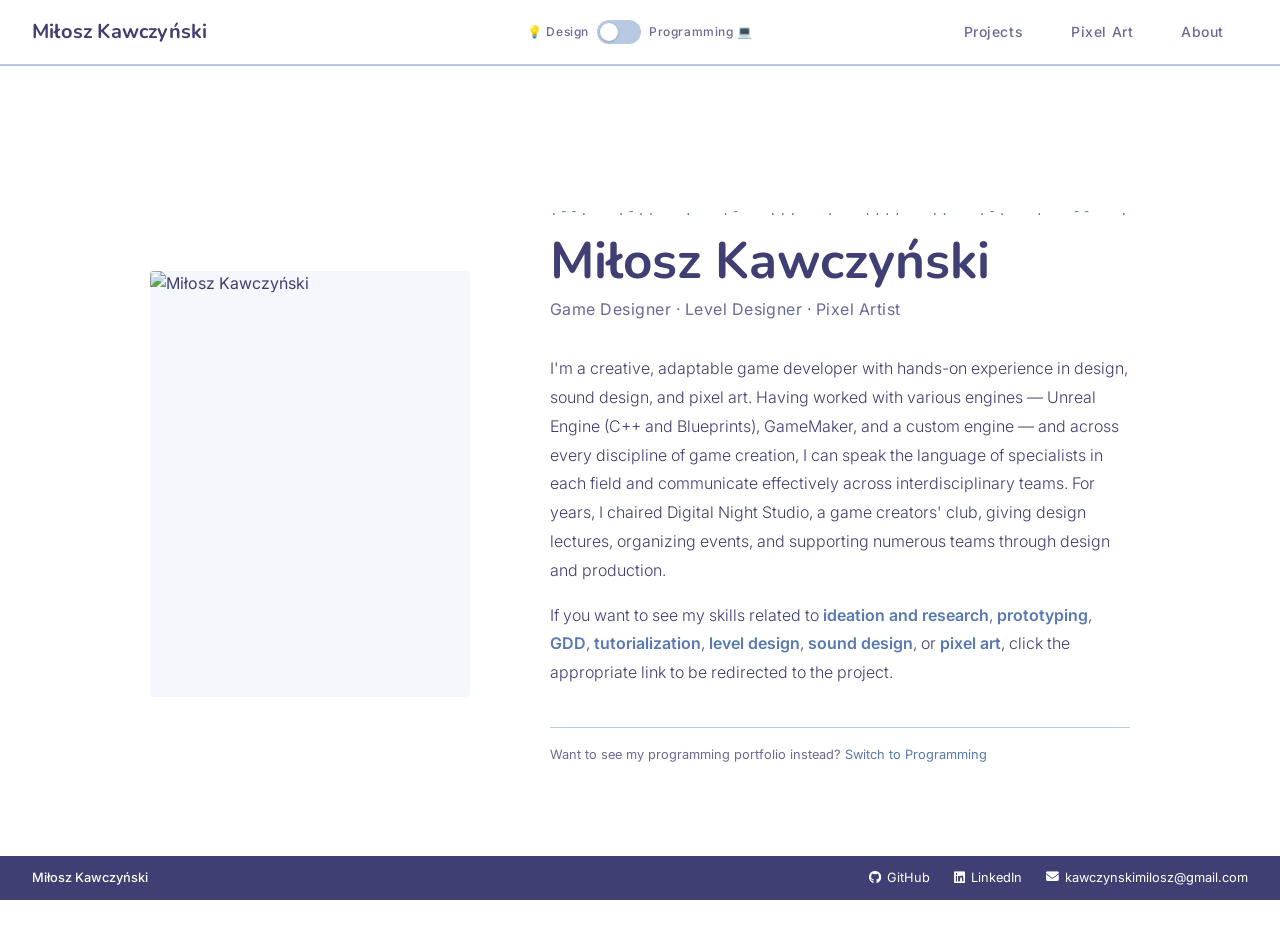
==== commit 9b148626: "Honoratka+AboutMe: Fix typo" ====
--- a/about.html
+++ b/about.html
@@ -48,7 +48,7 @@
             <div class="about-bio">
               <p>I'm a creative, adaptable game developer with hands-on experience in design, sound design, and pixel art. Having worked with various engines — Unreal Engine (C++ and Blueprints), GameMaker, and a custom engine — and across every discipline of game creation, I can speak the language of specialists in each field and communicate effectively across interdisciplinary teams. For years, I chaired Digital Night Studio, a game creators' club, giving design lectures, organizing events, and supporting numerous teams through design and production.</p>
               <p>If you want to see my skills related to 
-                <a href="https://miloszkawczynski.github.io/MiloszKawczynski/projects/connectro/connectro.html?mode=design" target="_blank">ideation and reaserch</a>, 
+                <a href="https://miloszkawczynski.github.io/MiloszKawczynski/projects/connectro/connectro.html?mode=design" target="_blank">ideation and research</a>, 
                 <a href="https://miloszkawczynski.github.io/MiloszKawczynski/projects/guidingLight/guidingLight.html?mode=design" target="_blank">prototyping</a>, 
                 <a href="https://miloszkawczynski.github.io/MiloszKawczynski/projects/honoratka/honoratka.html?mode=design" target="_blank">GDD</a>, 
                 <a href="https://miloszkawczynski.github.io/MiloszKawczynski/projects/tabUlaRasa/tabUlaRasa.html?mode=design" target="_blank">tutorialization</a>, 
--- a/style.css
+++ b/style.css
@@ -391,6 +391,19 @@
 
 .footer__link:hover { color: var(--c-light); }
 
+.footer__left-icons {
+  display: none;
+}
+
+.footer__left-link {
+  color: rgb(255, 255, 255);
+  display: flex;
+  align-items: center;
+  transition: color 0.2s;
+}
+
+.footer__left-link:hover { color: var(--c-light); }
+
 @keyframes shake {
   0%   { transform: translate(0, 0) rotate(0deg); }
   15%  { transform: translate(-5px, -3px) rotate(-1.5deg); }
@@ -442,6 +455,8 @@
 body.mode--programming .footer__name               { color: #b9c9e3; }
 body.mode--programming .footer__link               { color: #b9c9e3; }
 body.mode--programming .footer__link:hover         { color: #ffffff; }
+body.mode--programming .footer__left-link          { color: #b9c9e3; }
+body.mode--programming .footer__left-link:hover    { color: #ffffff; }
 
 :focus-visible { outline: 2px solid var(--c-mid); outline-offset: 3px; }
 
@@ -475,10 +490,17 @@
   .tabs               { display: none; }
   .mode-toggle        { margin-left: 0; }
 
+  .footer             { padding: 1.5rem 0; }
   .footer__name       { display: none; }
   .footer__link-text  { display: none; }
-  .footer__links      { justify-content: center; width: 100%; gap: 2rem; }
-  .footer__inner      { justify-content: center; }
+  .footer__links      { justify-content: flex-end; gap: 1.5rem; }
+  .footer__inner      { justify-content: space-between; width: 100%; }
+
+  .footer__left-icons {
+    display: flex;
+    gap: 1.5rem;
+    align-items: center;
+  }
 }
 
 @media (prefers-reduced-motion: reduce) {
